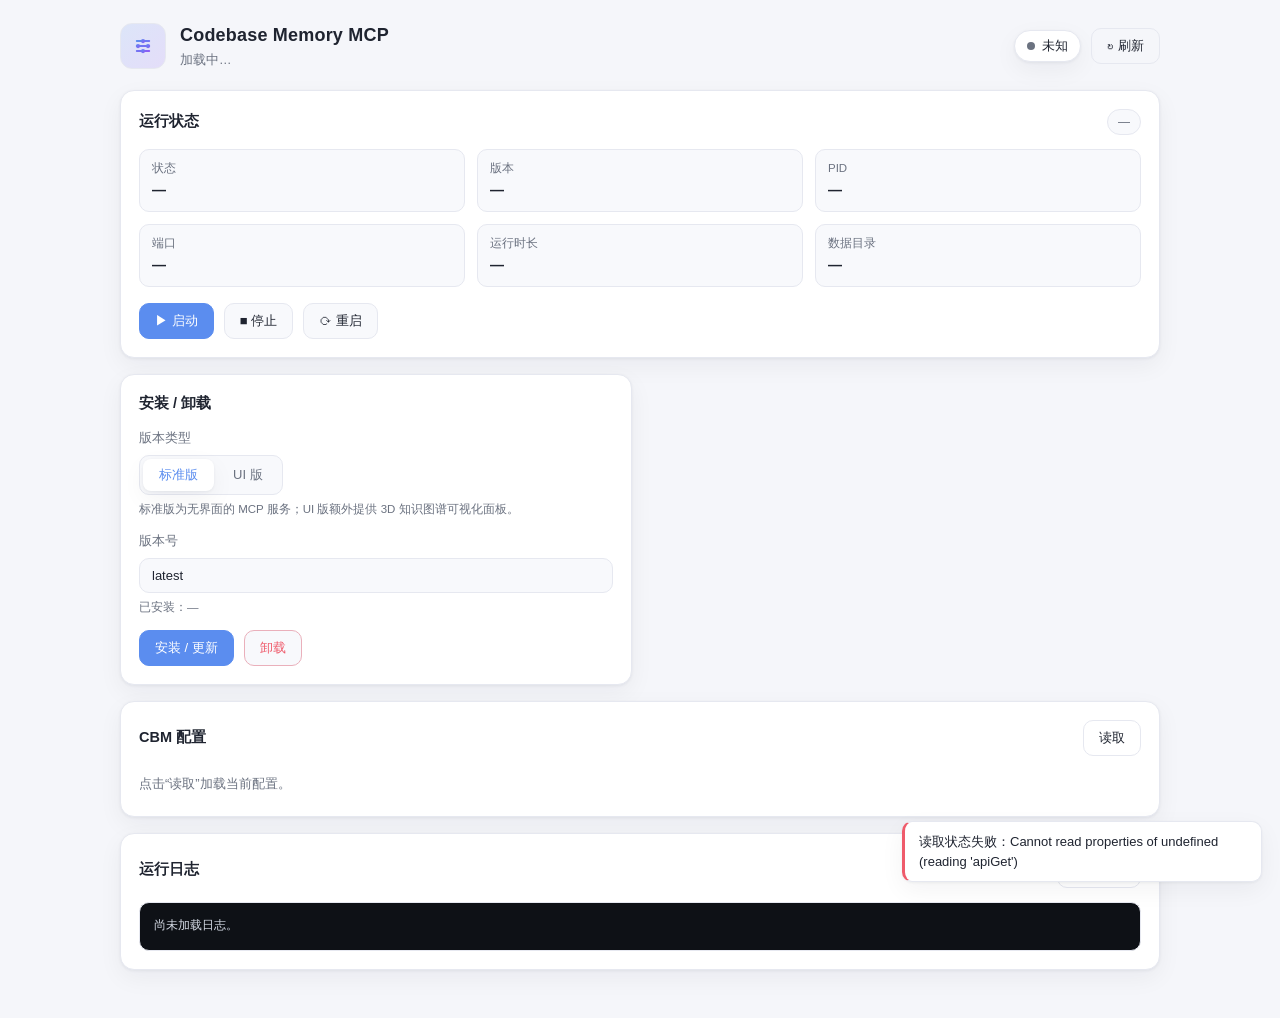
==== pages/dashboard/index.html @ 58e84f81 "feat: astrbot_plugin_cbm — AstrBot WebUI manager for Codebase Memory MCP - 安装/卸载 CBM（标准版/UI 版 + 版本号，" ====
<!doctype html>
<html lang="zh-CN">
  <head>
    <meta charset="utf-8" />
    <meta name="viewport" content="width=device-width, initial-scale=1" />
    <title>Codebase Memory MCP 控制面板</title>
    <link rel="stylesheet" href="./style.css" />
  </head>
  <body>
    <div class="cbm-shell">
      <header class="cbm-header">
        <div class="cbm-brand">
          <div class="cbm-logo" aria-hidden="true">
            <svg viewBox="0 0 48 48" width="30" height="30">
              <defs>
                <linearGradient id="g" x1="0" y1="0" x2="1" y2="1">
                  <stop offset="0" stop-color="#5b8def" />
                  <stop offset="1" stop-color="#8b5cf6" />
                </linearGradient>
              </defs>
              <g fill="none" stroke="url(#g)" stroke-width="3" stroke-linecap="round">
                <path d="M14 16h20M14 24h20M14 32h20" />
                <circle cx="24" cy="16" r="3.4" fill="url(#g)" stroke="none" />
                <circle cx="16" cy="24" r="3.4" fill="url(#g)" stroke="none" />
                <circle cx="32" cy="24" r="3.4" fill="url(#g)" stroke="none" />
                <circle cx="24" cy="32" r="3.4" fill="url(#g)" stroke="none" />
              </g>
            </svg>
          </div>
          <div>
            <h1>Codebase Memory MCP</h1>
            <p class="cbm-sub" id="subtitle">加载中…</p>
          </div>
        </div>
        <div class="cbm-header-actions">
          <span class="cbm-pill" id="run-pill"><i class="dot"></i><span id="run-pill-text">未知</span></span>
          <button class="cbm-btn ghost" id="btn-refresh" title="刷新">↻ 刷新</button>
        </div>
      </header>

      <main class="cbm-grid">
        <!-- 运行状态 -->
        <section class="cbm-card span-2">
          <div class="cbm-card-head">
            <h2>运行状态</h2>
            <span class="cbm-tag" id="variant-tag">—</span>
          </div>
          <div class="cbm-status-grid">
            <div class="stat"><label>状态</label><value id="st-state">—</value></div>
            <div class="stat"><label>版本</label><value id="st-version">—</value></div>
            <div class="stat"><label>PID</label><value id="st-pid">—</value></div>
            <div class="stat"><label>端口</label><value id="st-port">—</value></div>
            <div class="stat"><label>运行时长</label><value id="st-uptime">—</value></div>
            <div class="stat"><label>数据目录</label><value id="st-cache" class="ellipsis">—</value></div>
          </div>
          <div class="cbm-row">
            <button class="cbm-btn primary" id="btn-start">▶ 启动</button>
            <button class="cbm-btn" id="btn-stop">■ 停止</button>
            <button class="cbm-btn" id="btn-restart">⟳ 重启</button>
            <a class="cbm-btn ghost hidden" id="link-ui" target="_blank" rel="noopener">打开可视化 ↗</a>
          </div>
        </section>

        <!-- 安装 / 卸载 -->
        <section class="cbm-card">
          <div class="cbm-card-head"><h2>安装 / 卸载</h2></div>
          <div class="cbm-field">
            <label>版本类型</label>
            <div class="cbm-seg" id="seg-variant" role="tablist">
              <button class="seg-item active" data-value="standard">标准版</button>
              <button class="seg-item" data-value="ui">UI 版</button>
            </div>
            <p class="cbm-hint">标准版为无界面的 MCP 服务；UI 版额外提供 3D 知识图谱可视化面板。</p>
          </div>
          <div class="cbm-field">
            <label>版本号</label>
            <div class="cbm-input-row">
              <input type="text" id="in-version" placeholder="latest 或具体版本，如 0.11.0" value="latest" />
            </div>
            <p class="cbm-hint" id="version-hint">已安装：—</p>
          </div>
          <div class="cbm-progress hidden" id="install-progress">
            <div class="bar"><div class="bar-fill" id="bar-fill"></div></div>
            <span id="progress-text">准备中…</span>
          </div>
          <div class="cbm-row">
            <button class="cbm-btn primary" id="btn-install">安装 / 更新</button>
            <button class="cbm-btn danger" id="btn-uninstall">卸载</button>
          </div>
        </section>

        <!-- 配置管理 -->
        <section class="cbm-card span-2">
          <div class="cbm-card-head">
            <h2>CBM 配置</h2>
            <button class="cbm-btn ghost" id="btn-load-config">读取</button>
          </div>
          <div id="config-list" class="cbm-config-list">
            <p class="cbm-empty">点击“读取”加载当前配置。</p>
          </div>
        </section>

        <!-- 日志 -->
        <section class="cbm-card span-2">
          <div class="cbm-card-head">
            <h2>运行日志</h2>
            <button class="cbm-btn ghost" id="btn-load-logs">刷新日志</button>
          </div>
          <pre class="cbm-log" id="log-box">尚未加载日志。</pre>
        </section>
      </main>
    </div>

    <div class="cbm-toast-wrap" id="toasts"></div>
    <script type="module" src="./app.js"></script>
  </body>
</html>
---- pages/dashboard/style.css ----
:root {
  --bg: #f5f6fa;
  --panel: #ffffff;
  --panel-soft: #f8f9fc;
  --text: #1f2430;
  --muted: #6b7280;
  --border: #e6e8f0;
  --primary: #5b8def;
  --primary-ink: #ffffff;
  --danger: #ef5b6b;
  --ok: #22c55e;
  --warn: #f59e0b;
  --shadow: 0 1px 3px rgba(20, 26, 45, 0.06), 0 8px 24px rgba(20, 26, 45, 0.05);
  --radius: 14px;
}

[data-theme="dark"] {
  --bg: #14161c;
  --panel: #1c1f27;
  --panel-soft: #232733;
  --text: #e7e9ee;
  --muted: #9aa2b1;
  --border: #2c313d;
  --primary: #6f9dff;
  --primary-ink: #0d1017;
  --danger: #ff7183;
  --shadow: 0 1px 3px rgba(0, 0, 0, 0.4), 0 8px 24px rgba(0, 0, 0, 0.35);
}

* { box-sizing: border-box; }

body {
  margin: 0;
  background: var(--bg);
  color: var(--text);
  font-family: -apple-system, BlinkMacSystemFont, "Segoe UI", "PingFang SC",
    "Microsoft YaHei", Roboto, Helvetica, Arial, sans-serif;
  font-size: 14px;
  line-height: 1.5;
}

.cbm-shell { max-width: 1080px; margin: 0 auto; padding: 22px 20px 48px; }

.cbm-header {
  display: flex; align-items: center; justify-content: space-between;
  gap: 16px; margin-bottom: 20px; flex-wrap: wrap;
}
.cbm-brand { display: flex; align-items: center; gap: 14px; }
.cbm-logo {
  width: 46px; height: 46px; border-radius: 12px; display: grid; place-items: center;
  background: linear-gradient(135deg, rgba(91,141,239,.16), rgba(139,92,246,.16));
  border: 1px solid var(--border);
}
.cbm-header h1 { font-size: 18px; margin: 0; letter-spacing: .2px; }
.cbm-sub { margin: 2px 0 0; color: var(--muted); font-size: 12.5px; }

.cbm-header-actions { display: flex; align-items: center; gap: 10px; }

.cbm-pill {
  display: inline-flex; align-items: center; gap: 7px; padding: 6px 12px;
  border-radius: 999px; background: var(--panel); border: 1px solid var(--border);
  font-size: 12.5px; box-shadow: var(--shadow);
}
.cbm-pill .dot { width: 8px; height: 8px; border-radius: 50%; background: var(--muted); }
.cbm-pill.on .dot { background: var(--ok); box-shadow: 0 0 0 4px rgba(34,197,94,.15); }
.cbm-pill.off .dot { background: var(--danger); }

.cbm-grid { display: grid; grid-template-columns: repeat(2, minmax(0, 1fr)); gap: 16px; }
.span-2 { grid-column: span 2; }
@media (max-width: 760px) { .cbm-grid { grid-template-columns: 1fr; } .span-2 { grid-column: span 1; } }

.cbm-card {
  background: var(--panel); border: 1px solid var(--border);
  border-radius: var(--radius); padding: 18px; box-shadow: var(--shadow);
}
.cbm-card-head { display: flex; align-items: center; justify-content: space-between; margin-bottom: 14px; }
.cbm-card-head h2 { font-size: 14.5px; margin: 0; font-weight: 600; }
.cbm-tag {
  font-size: 12px; color: var(--muted); background: var(--panel-soft);
  border: 1px solid var(--border); padding: 3px 10px; border-radius: 999px;
}

.cbm-status-grid { display: grid; grid-template-columns: repeat(3, minmax(0,1fr)); gap: 12px; margin-bottom: 16px; }
@media (max-width: 620px) { .cbm-status-grid { grid-template-columns: repeat(2, minmax(0,1fr)); } }
.stat {
  background: var(--panel-soft); border: 1px solid var(--border);
  border-radius: 10px; padding: 10px 12px; min-width: 0;
}
.stat label { display: block; font-size: 11.5px; color: var(--muted); margin-bottom: 3px; }
.stat value { display: block; font-size: 14px; font-weight: 600; }
.stat value.ok { color: var(--ok); }
.stat value.off { color: var(--danger); }
.ellipsis { overflow: hidden; text-overflow: ellipsis; white-space: nowrap; display: block; }

.cbm-row { display: flex; flex-wrap: wrap; gap: 10px; }

.cbm-btn {
  appearance: none; border: 1px solid var(--border); background: var(--panel-soft);
  color: var(--text); padding: 8px 15px; border-radius: 10px; cursor: pointer;
  font-size: 13px; font-weight: 500; transition: all .15s ease; text-decoration: none;
  display: inline-flex; align-items: center; gap: 6px;
}
.cbm-btn:hover { border-color: var(--primary); color: var(--primary); }
.cbm-btn:disabled { opacity: .55; cursor: not-allowed; }
.cbm-btn.primary { background: var(--primary); border-color: var(--primary); color: var(--primary-ink); }
.cbm-btn.primary:hover { filter: brightness(1.05); color: var(--primary-ink); }
.cbm-btn.danger { color: var(--danger); border-color: color-mix(in srgb, var(--danger) 40%, var(--border)); }
.cbm-btn.danger:hover { background: var(--danger); color: #fff; border-color: var(--danger); }
.cbm-btn.ghost { background: transparent; }

.cbm-field { margin-bottom: 14px; }
.cbm-field > label { display: block; font-size: 12.5px; color: var(--muted); margin-bottom: 7px; }
.cbm-hint { font-size: 11.5px; color: var(--muted); margin: 6px 0 0; }

.cbm-seg { display: inline-flex; background: var(--panel-soft); border: 1px solid var(--border); border-radius: 10px; padding: 3px; gap: 3px; }
.seg-item {
  border: none; background: transparent; color: var(--muted); padding: 7px 16px;
  border-radius: 8px; cursor: pointer; font-size: 13px; font-weight: 500; transition: all .15s;
}
.seg-item.active { background: var(--panel); color: var(--primary); box-shadow: var(--shadow); }

.cbm-input-row input {
  width: 100%; padding: 9px 12px; border-radius: 10px; border: 1px solid var(--border);
  background: var(--panel-soft); color: var(--text); font-size: 13px; outline: none;
}
.cbm-input-row input:focus { border-color: var(--primary); }

.cbm-progress { margin: 4px 0 14px; }
.cbm-progress .bar { height: 8px; background: var(--panel-soft); border: 1px solid var(--border); border-radius: 999px; overflow: hidden; }
.cbm-progress .bar-fill { height: 100%; width: 0%; background: linear-gradient(90deg, var(--primary), #8b5cf6); transition: width .25s ease; }
.cbm-progress span { display: block; font-size: 12px; color: var(--muted); margin-top: 6px; }

.cbm-config-list { display: flex; flex-direction: column; gap: 8px; }
.cbm-empty { color: var(--muted); font-size: 13px; margin: 4px 0; }
.config-row {
  display: flex; align-items: center; justify-content: space-between; gap: 14px;
  padding: 10px 12px; background: var(--panel-soft); border: 1px solid var(--border); border-radius: 10px;
}
.config-key { font-family: ui-monospace, SFMono-Regular, Menlo, monospace; font-size: 12.5px; }
.config-key small { color: var(--muted); margin-left: 6px; font-family: inherit; }
.config-ctrl { display: flex; align-items: center; gap: 8px; }

.switch { position: relative; width: 42px; height: 24px; flex: none; }
.switch input { opacity: 0; width: 0; height: 0; }
.switch .slider {
  position: absolute; inset: 0; border-radius: 999px; background: var(--border);
  cursor: pointer; transition: .2s;
}
.switch .slider::before {
  content: ""; position: absolute; width: 18px; height: 18px; left: 3px; top: 3px;
  border-radius: 50%; background: #fff; transition: .2s; box-shadow: 0 1px 2px rgba(0,0,0,.2);
}
.switch input:checked + .slider { background: var(--primary); }
.switch input:checked + .slider::before { transform: translateX(18px); }

.config-ctrl input[type="text"], .config-ctrl input[type="number"] {
  width: 130px; padding: 6px 9px; border-radius: 8px; border: 1px solid var(--border);
  background: var(--panel); color: var(--text); font-size: 12.5px; outline: none;
}
.config-ctrl input:focus { border-color: var(--primary); }
.cbm-btn.mini { padding: 6px 11px; font-size: 12px; }

.cbm-log {
  background: #0e1116; color: #d5dbe6; border-radius: 10px; padding: 14px;
  font-family: ui-monospace, SFMono-Regular, Menlo, Consolas, monospace;
  font-size: 12px; line-height: 1.6; max-height: 320px; overflow: auto; white-space: pre-wrap;
  word-break: break-all; margin: 0; border: 1px solid var(--border);
}

.cbm-toast-wrap { position: fixed; right: 18px; bottom: 18px; display: flex; flex-direction: column; gap: 8px; z-index: 9999; }
.cbm-toast {
  padding: 10px 14px; border-radius: 10px; background: var(--panel); border: 1px solid var(--border);
  box-shadow: var(--shadow); font-size: 13px; min-width: 200px; max-width: 360px;
  border-left: 3px solid var(--primary); animation: slideIn .2s ease;
}
.cbm-toast.err { border-left-color: var(--danger); }
.cbm-toast.ok { border-left-color: var(--ok); }
@keyframes slideIn { from { opacity: 0; transform: translateY(8px); } to { opacity: 1; transform: none; } }

.hidden { display: none !important; }
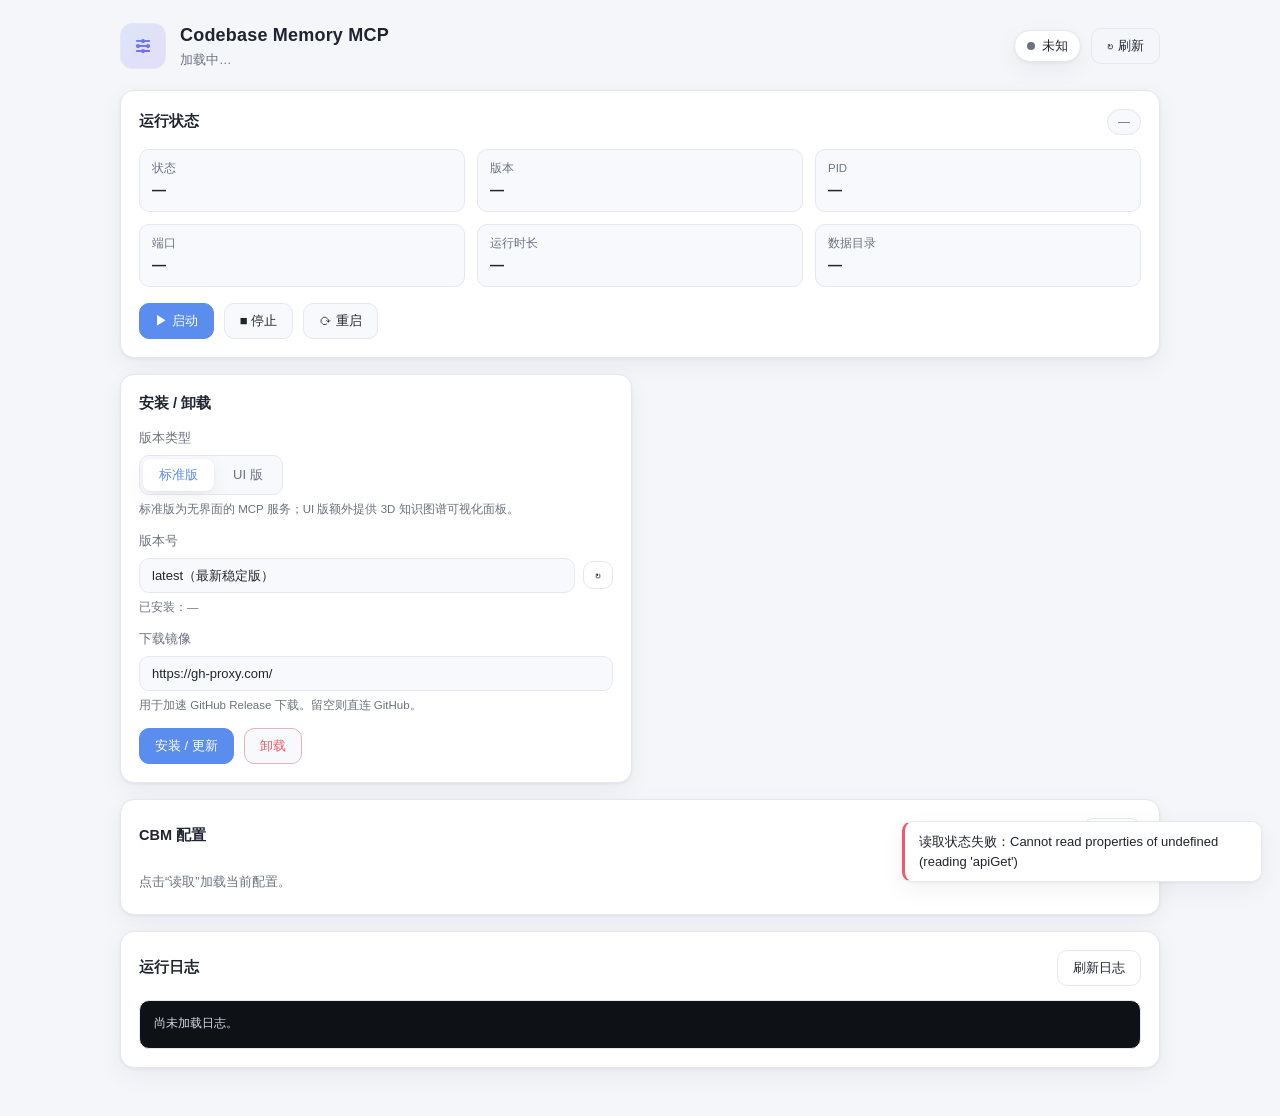
==== commit 374d3929: "feat: 版本下拉选择、默认 gh-proxy.com 镜像、默认 UI 版 - 安装卡片新增版本下拉列表（/versions 返回 releases），可安装指定版本 - 默认下载镜像改为 htt" ====
--- a/pages/dashboard/index.html
+++ b/pages/dashboard/index.html
@@ -75,9 +75,19 @@
           <div class="cbm-field">
             <label>版本号</label>
             <div class="cbm-input-row">
-              <input type="text" id="in-version" placeholder="latest 或具体版本，如 0.11.0" value="latest" />
+              <select id="in-version" class="cbm-select">
+                <option value="latest">latest（最新稳定版）</option>
+              </select>
+              <button class="cbm-btn ghost mini" id="btn-reload-versions" title="重新获取版本列表">↻</button>
             </div>
             <p class="cbm-hint" id="version-hint">已安装：—</p>
+          </div>
+          <div class="cbm-field">
+            <label>下载镜像</label>
+            <div class="cbm-input-row">
+              <input type="text" id="in-mirror" placeholder="https://gh-proxy.com/" />
+            </div>
+            <p class="cbm-hint">用于加速 GitHub Release 下载。留空则直连 GitHub。</p>
           </div>
           <div class="cbm-progress hidden" id="install-progress">
             <div class="bar"><div class="bar-fill" id="bar-fill"></div></div>
--- a/pages/dashboard/style.css
+++ b/pages/dashboard/style.css
@@ -119,11 +119,14 @@
 }
 .seg-item.active { background: var(--panel); color: var(--primary); box-shadow: var(--shadow); }
 
-.cbm-input-row input {
+.cbm-input-row { display: flex; align-items: center; gap: 8px; }
+.cbm-input-row input, .cbm-input-row select {
   width: 100%; padding: 9px 12px; border-radius: 10px; border: 1px solid var(--border);
   background: var(--panel-soft); color: var(--text); font-size: 13px; outline: none;
 }
-.cbm-input-row input:focus { border-color: var(--primary); }
+.cbm-input-row input:focus, .cbm-input-row select:focus { border-color: var(--primary); }
+.cbm-input-row .cbm-btn { flex: none; }
+.cbm-select { appearance: none; background-image: linear-gradient(45deg, transparent 50%, var(--muted) 50%), linear-gradient(135deg, var(--muted) 50%, transparent 50%); background-position: calc(100% - 18px) 52%, calc(100% - 13px) 52%; background-size: 5px 5px, 5px 5px; background-repeat: no-repeat; padding-right: 34px; }
 
 .cbm-progress { margin: 4px 0 14px; }
 .cbm-progress .bar { height: 8px; background: var(--panel-soft); border: 1px solid var(--border); border-radius: 999px; overflow: hidden; }
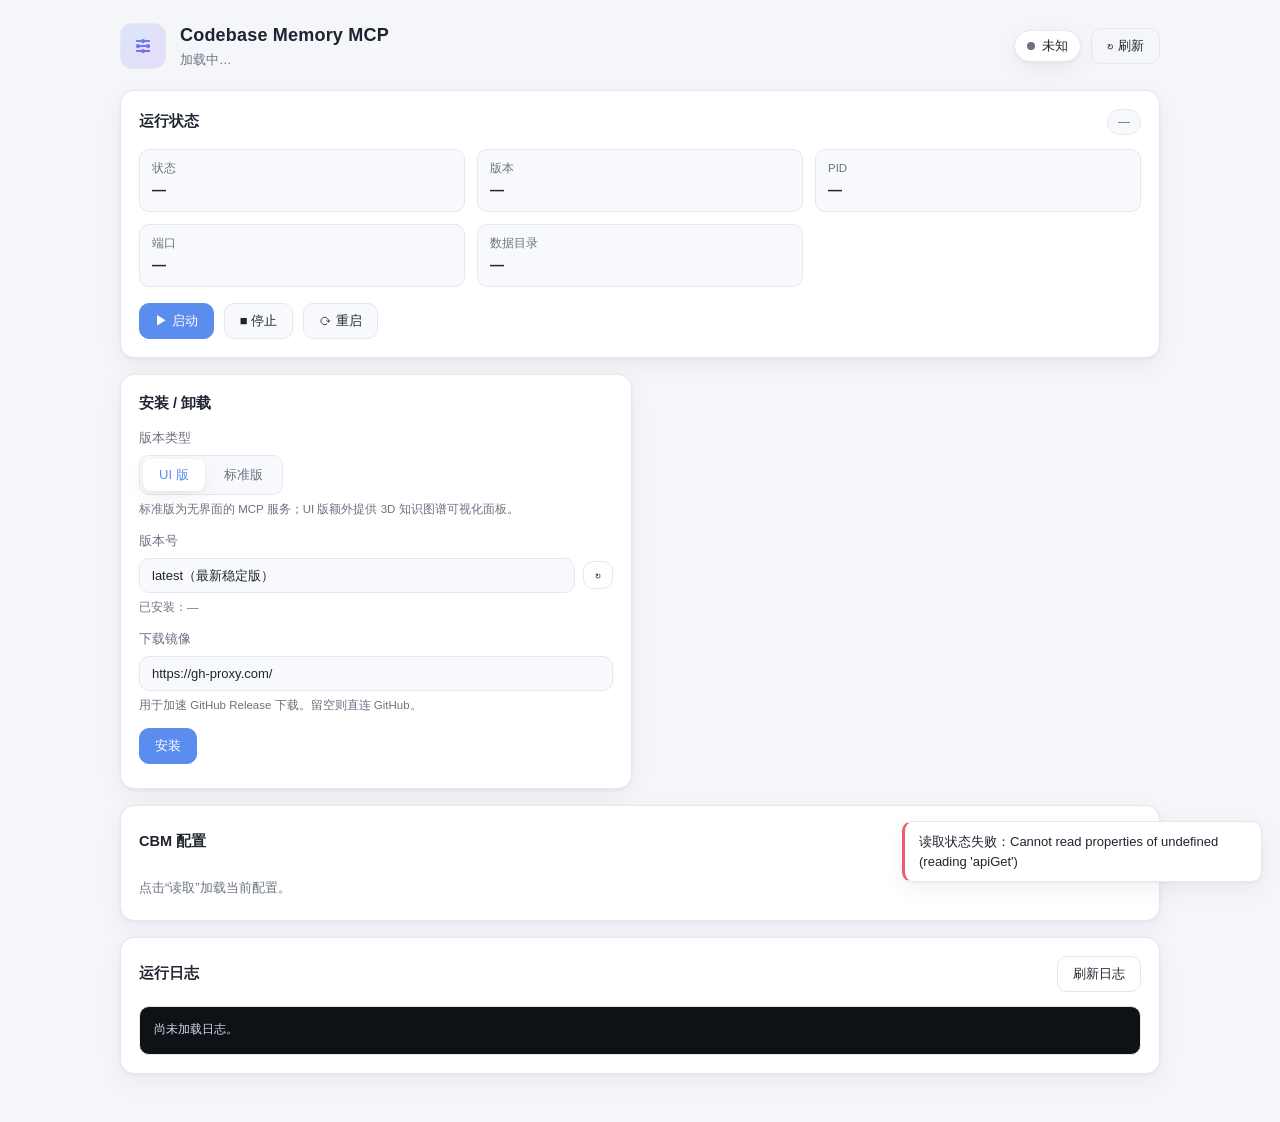
==== commit b8af1b29: "feat: UI 反向代理打通远程可视化 + 交互与体验修复 - 可视化访问（R4/R8）：CBM 面板仅监听 127.0.0.1 且校验 Host 头，远程无法直连。   新增内置轻量反向代理（Ui" ====
--- a/pages/dashboard/index.html
+++ b/pages/dashboard/index.html
@@ -50,15 +50,19 @@
             <div class="stat"><label>版本</label><value id="st-version">—</value></div>
             <div class="stat"><label>PID</label><value id="st-pid">—</value></div>
             <div class="stat"><label>端口</label><value id="st-port">—</value></div>
-            <div class="stat"><label>运行时长</label><value id="st-uptime">—</value></div>
             <div class="stat"><label>数据目录</label><value id="st-cache" class="ellipsis">—</value></div>
           </div>
           <div class="cbm-row">
             <button class="cbm-btn primary" id="btn-start">▶ 启动</button>
             <button class="cbm-btn" id="btn-stop">■ 停止</button>
             <button class="cbm-btn" id="btn-restart">⟳ 重启</button>
-            <a class="cbm-btn ghost hidden" id="link-ui" target="_blank" rel="noopener">打开可视化 ↗</a>
+            <button class="cbm-btn ghost hidden" id="btn-open-ui">打开可视化 ↗</button>
           </div>
+          <div class="cbm-uiurl hidden" id="ui-url-row">
+            <input type="text" id="ui-url-input" readonly />
+            <button class="cbm-btn ghost mini" id="btn-copy-url">复制</button>
+          </div>
+          <p class="cbm-hint hidden" id="ui-hint"></p>
         </section>
 
         <!-- 安装 / 卸载 -->
@@ -67,8 +71,8 @@
           <div class="cbm-field">
             <label>版本类型</label>
             <div class="cbm-seg" id="seg-variant" role="tablist">
-              <button class="seg-item active" data-value="standard">标准版</button>
-              <button class="seg-item" data-value="ui">UI 版</button>
+              <button class="seg-item active" data-value="ui">UI 版</button>
+              <button class="seg-item" data-value="standard">标准版</button>
             </div>
             <p class="cbm-hint">标准版为无界面的 MCP 服务；UI 版额外提供 3D 知识图谱可视化面板。</p>
           </div>
@@ -94,9 +98,11 @@
             <span id="progress-text">准备中…</span>
           </div>
           <div class="cbm-row">
-            <button class="cbm-btn primary" id="btn-install">安装 / 更新</button>
-            <button class="cbm-btn danger" id="btn-uninstall">卸载</button>
+            <button class="cbm-btn primary" id="btn-install">安装</button>
+            <button class="cbm-btn hidden" id="btn-reinstall">重新安装 / 更新</button>
+            <button class="cbm-btn danger hidden" id="btn-uninstall">卸载</button>
           </div>
+          <p class="cbm-hint" id="install-hint"></p>
         </section>
 
         <!-- 配置管理 -->
@@ -121,6 +127,20 @@
       </main>
     </div>
 
+    <div class="cbm-modal-mask hidden" id="modal-mask">
+      <div class="cbm-modal" role="dialog" aria-modal="true">
+        <h3 id="modal-title">确认</h3>
+        <p id="modal-body"></p>
+        <label class="cbm-modal-check hidden" id="modal-check-wrap">
+          <input type="checkbox" id="modal-check" /><span id="modal-check-label"></span>
+        </label>
+        <div class="cbm-modal-actions">
+          <button class="cbm-btn ghost" id="modal-cancel">取消</button>
+          <button class="cbm-btn danger" id="modal-ok">确定</button>
+        </div>
+      </div>
+    </div>
+
     <div class="cbm-toast-wrap" id="toasts"></div>
     <script type="module" src="./app.js"></script>
   </body>
--- a/pages/dashboard/style.css
+++ b/pages/dashboard/style.css
@@ -81,7 +81,7 @@
 }
 
 .cbm-status-grid { display: grid; grid-template-columns: repeat(3, minmax(0,1fr)); gap: 12px; margin-bottom: 16px; }
-@media (max-width: 620px) { .cbm-status-grid { grid-template-columns: repeat(2, minmax(0,1fr)); } }
+@media (max-width: 620px) { .cbm-status-grid { grid-template-columns: 1fr; } }
 .stat {
   background: var(--panel-soft); border: 1px solid var(--border);
   border-radius: 10px; padding: 10px 12px; min-width: 0;
@@ -181,3 +181,29 @@
 @keyframes slideIn { from { opacity: 0; transform: translateY(8px); } to { opacity: 1; transform: none; } }
 
 .hidden { display: none !important; }
+
+/* 可视化地址行 */
+.cbm-uiurl { display: flex; align-items: center; gap: 8px; margin-top: 10px; }
+.cbm-uiurl input {
+  flex: 1; min-width: 0; padding: 8px 11px; border-radius: 10px;
+  border: 1px solid var(--border); background: var(--panel-soft);
+  color: var(--text); font-size: 12.5px; font-family: ui-monospace, SFMono-Regular, Menlo, monospace;
+  outline: none;
+}
+.cbm-hint.warn { color: var(--warn); }
+
+/* 二次确认弹窗（iframe 内 confirm() 常被拦截，改用自定义 modal） */
+.cbm-modal-mask {
+  position: fixed; inset: 0; background: rgba(15, 18, 28, .45);
+  display: flex; align-items: center; justify-content: center; z-index: 10000;
+  padding: 20px;
+}
+.cbm-modal {
+  background: var(--panel); border: 1px solid var(--border); border-radius: var(--radius);
+  box-shadow: var(--shadow); width: 100%; max-width: 380px; padding: 20px;
+}
+.cbm-modal h3 { margin: 0 0 10px; font-size: 15px; }
+.cbm-modal p { margin: 0 0 14px; color: var(--muted); font-size: 13px; line-height: 1.55; white-space: pre-wrap; }
+.cbm-modal-check { display: flex; align-items: center; gap: 8px; margin-bottom: 14px; font-size: 13px; cursor: pointer; }
+.cbm-modal-check input { width: 16px; height: 16px; flex: none; }
+.cbm-modal-actions { display: flex; justify-content: flex-end; gap: 10px; }
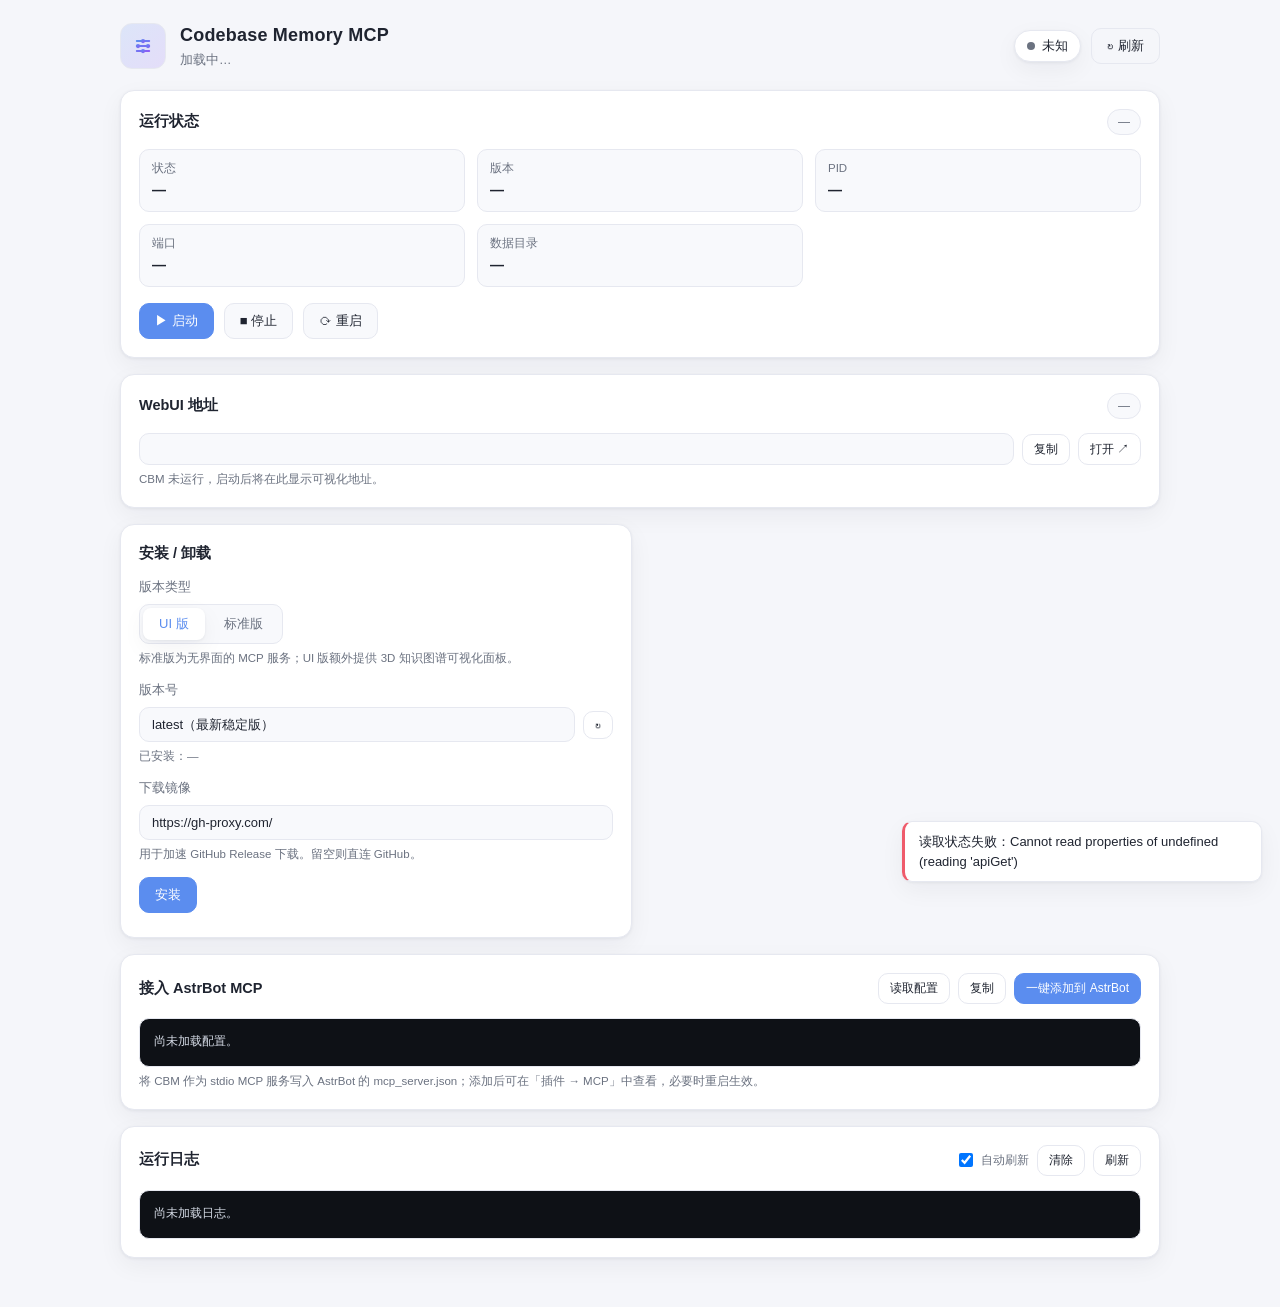
==== commit 17bcdeb0: "feat: MCP 一键接入 + WebUI 地址卡片 + 日志清除/自动刷新；修复反向代理 403 空白页 - fix(proxy): 转发时强制 Host=127.0.0.1 并去除 Origin" ====
--- a/pages/dashboard/index.html
+++ b/pages/dashboard/index.html
@@ -56,13 +56,21 @@
             <button class="cbm-btn primary" id="btn-start">▶ 启动</button>
             <button class="cbm-btn" id="btn-stop">■ 停止</button>
             <button class="cbm-btn" id="btn-restart">⟳ 重启</button>
-            <button class="cbm-btn ghost hidden" id="btn-open-ui">打开可视化 ↗</button>
           </div>
-          <div class="cbm-uiurl hidden" id="ui-url-row">
+        </section>
+
+        <!-- WebUI 地址 -->
+        <section class="cbm-card span-2">
+          <div class="cbm-card-head">
+            <h2>WebUI 地址</h2>
+            <span class="cbm-tag" id="ui-state-tag">—</span>
+          </div>
+          <div class="cbm-uiurl" id="ui-url-row">
             <input type="text" id="ui-url-input" readonly />
             <button class="cbm-btn ghost mini" id="btn-copy-url">复制</button>
+            <a class="cbm-btn ghost mini" id="btn-open-ui" target="_blank" rel="noopener noreferrer">打开 ↗</a>
           </div>
-          <p class="cbm-hint hidden" id="ui-hint"></p>
+          <p class="cbm-hint" id="ui-hint">CBM 未运行，启动后将在此显示可视化地址。</p>
         </section>
 
         <!-- 安装 / 卸载 -->
@@ -105,22 +113,29 @@
           <p class="cbm-hint" id="install-hint"></p>
         </section>
 
-        <!-- 配置管理 -->
+        <!-- MCP 接入 -->
         <section class="cbm-card span-2">
           <div class="cbm-card-head">
-            <h2>CBM 配置</h2>
-            <button class="cbm-btn ghost" id="btn-load-config">读取</button>
+            <h2>接入 AstrBot MCP</h2>
+            <div class="cbm-log-actions">
+              <button class="cbm-btn ghost mini" id="btn-mcp-load">读取配置</button>
+              <button class="cbm-btn ghost mini" id="btn-mcp-copy">复制</button>
+              <button class="cbm-btn primary mini" id="btn-mcp-add">一键添加到 AstrBot</button>
+            </div>
           </div>
-          <div id="config-list" class="cbm-config-list">
-            <p class="cbm-empty">点击“读取”加载当前配置。</p>
-          </div>
+          <pre class="cbm-log cbm-mcp" id="mcp-snippet">尚未加载配置。</pre>
+          <p class="cbm-hint" id="mcp-status">将 CBM 作为 stdio MCP 服务写入 AstrBot 的 mcp_server.json；添加后可在「插件 → MCP」中查看，必要时重启生效。</p>
         </section>
 
         <!-- 日志 -->
         <section class="cbm-card span-2">
           <div class="cbm-card-head">
             <h2>运行日志</h2>
-            <button class="cbm-btn ghost" id="btn-load-logs">刷新日志</button>
+            <div class="cbm-log-actions">
+              <label class="cbm-check"><input type="checkbox" id="auto-logs" checked /><span>自动刷新</span></label>
+              <button class="cbm-btn ghost mini" id="btn-clear-logs">清除</button>
+              <button class="cbm-btn ghost mini" id="btn-load-logs">刷新</button>
+            </div>
           </div>
           <pre class="cbm-log" id="log-box">尚未加载日志。</pre>
         </section>
--- a/pages/dashboard/style.css
+++ b/pages/dashboard/style.css
@@ -133,34 +133,6 @@
 .cbm-progress .bar-fill { height: 100%; width: 0%; background: linear-gradient(90deg, var(--primary), #8b5cf6); transition: width .25s ease; }
 .cbm-progress span { display: block; font-size: 12px; color: var(--muted); margin-top: 6px; }
 
-.cbm-config-list { display: flex; flex-direction: column; gap: 8px; }
-.cbm-empty { color: var(--muted); font-size: 13px; margin: 4px 0; }
-.config-row {
-  display: flex; align-items: center; justify-content: space-between; gap: 14px;
-  padding: 10px 12px; background: var(--panel-soft); border: 1px solid var(--border); border-radius: 10px;
-}
-.config-key { font-family: ui-monospace, SFMono-Regular, Menlo, monospace; font-size: 12.5px; }
-.config-key small { color: var(--muted); margin-left: 6px; font-family: inherit; }
-.config-ctrl { display: flex; align-items: center; gap: 8px; }
-
-.switch { position: relative; width: 42px; height: 24px; flex: none; }
-.switch input { opacity: 0; width: 0; height: 0; }
-.switch .slider {
-  position: absolute; inset: 0; border-radius: 999px; background: var(--border);
-  cursor: pointer; transition: .2s;
-}
-.switch .slider::before {
-  content: ""; position: absolute; width: 18px; height: 18px; left: 3px; top: 3px;
-  border-radius: 50%; background: #fff; transition: .2s; box-shadow: 0 1px 2px rgba(0,0,0,.2);
-}
-.switch input:checked + .slider { background: var(--primary); }
-.switch input:checked + .slider::before { transform: translateX(18px); }
-
-.config-ctrl input[type="text"], .config-ctrl input[type="number"] {
-  width: 130px; padding: 6px 9px; border-radius: 8px; border: 1px solid var(--border);
-  background: var(--panel); color: var(--text); font-size: 12.5px; outline: none;
-}
-.config-ctrl input:focus { border-color: var(--primary); }
 .cbm-btn.mini { padding: 6px 11px; font-size: 12px; }
 
 .cbm-log {
@@ -192,6 +164,12 @@
 }
 .cbm-hint.warn { color: var(--warn); }
 
+/* 日志工具栏 & MCP 接入配置 */
+.cbm-log-actions { display: flex; align-items: center; gap: 8px; flex-wrap: wrap; }
+.cbm-check { display: inline-flex; align-items: center; gap: 5px; font-size: 12px; color: var(--muted); cursor: pointer; }
+.cbm-check input { width: 14px; height: 14px; }
+.cbm-mcp { max-height: 240px; }
+
 /* 二次确认弹窗（iframe 内 confirm() 常被拦截，改用自定义 modal） */
 .cbm-modal-mask {
   position: fixed; inset: 0; background: rgba(15, 18, 28, .45);
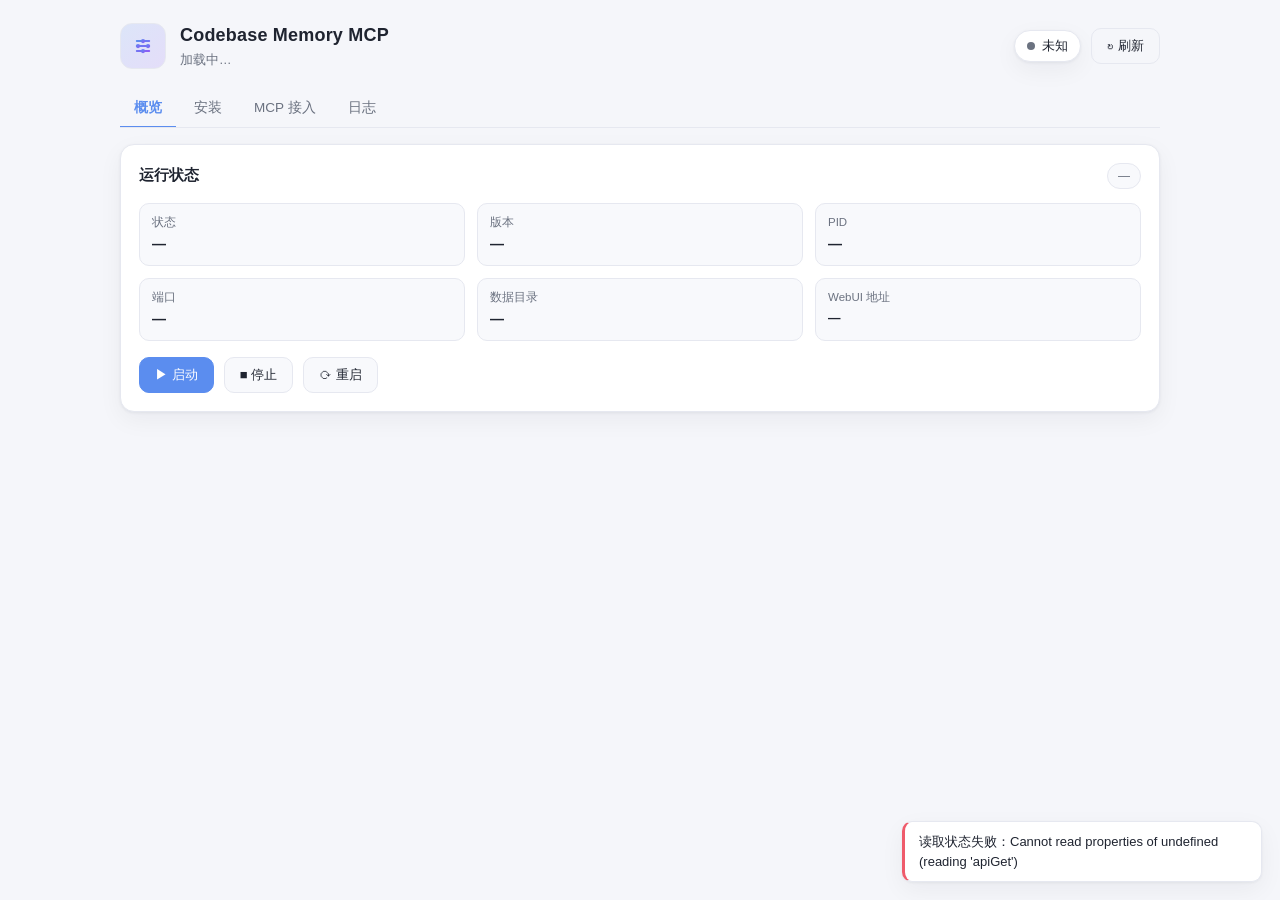
==== commit ce5e6f0d: "feat(ui): 标签页布局；WebUI 地址移入运行状态卡片；对齐 AstrBot 最新规范 - feat(ui): 面板改为「概览 / 安装 / MCP 接入 / 日志」标签页，不再平铺 - f" ====
--- a/pages/dashboard/index.html
+++ b/pages/dashboard/index.html
@@ -38,106 +38,116 @@
         </div>
       </header>
 
-      <main class="cbm-grid">
-        <!-- 运行状态 -->
-        <section class="cbm-card span-2">
-          <div class="cbm-card-head">
-            <h2>运行状态</h2>
-            <span class="cbm-tag" id="variant-tag">—</span>
-          </div>
-          <div class="cbm-status-grid">
-            <div class="stat"><label>状态</label><value id="st-state">—</value></div>
-            <div class="stat"><label>版本</label><value id="st-version">—</value></div>
-            <div class="stat"><label>PID</label><value id="st-pid">—</value></div>
-            <div class="stat"><label>端口</label><value id="st-port">—</value></div>
-            <div class="stat"><label>数据目录</label><value id="st-cache" class="ellipsis">—</value></div>
-          </div>
-          <div class="cbm-row">
-            <button class="cbm-btn primary" id="btn-start">▶ 启动</button>
-            <button class="cbm-btn" id="btn-stop">■ 停止</button>
-            <button class="cbm-btn" id="btn-restart">⟳ 重启</button>
+      <nav class="cbm-tabs" id="cbm-tabs" role="tablist">
+        <button class="cbm-tab active" data-tab="overview" role="tab">概览</button>
+        <button class="cbm-tab" data-tab="install" role="tab">安装</button>
+        <button class="cbm-tab" data-tab="mcp" role="tab">MCP 接入</button>
+        <button class="cbm-tab" data-tab="logs" role="tab">日志</button>
+      </nav>
+
+      <main class="cbm-panels">
+        <!-- 概览 -->
+        <section class="cbm-panel active" data-panel="overview">
+          <div class="cbm-grid">
+            <section class="cbm-card span-2">
+              <div class="cbm-card-head">
+                <h2>运行状态</h2>
+                <span class="cbm-tag" id="variant-tag">—</span>
+              </div>
+              <div class="cbm-status-grid">
+                <div class="stat"><label>状态</label><value id="st-state">—</value></div>
+                <div class="stat"><label>版本</label><value id="st-version">—</value></div>
+                <div class="stat"><label>PID</label><value id="st-pid">—</value></div>
+                <div class="stat"><label>端口</label><value id="st-port">—</value></div>
+                <div class="stat"><label>数据目录</label><value id="st-cache" class="ellipsis">—</value></div>
+                <div class="stat"><label>WebUI 地址</label><value id="st-uiurl" class="ellipsis">—</value></div>
+              </div>
+              <div class="cbm-row">
+                <button class="cbm-btn primary" id="btn-start">▶ 启动</button>
+                <button class="cbm-btn" id="btn-stop">■ 停止</button>
+                <button class="cbm-btn" id="btn-restart">⟳ 重启</button>
+              </div>
+            </section>
           </div>
         </section>
 
-        <!-- WebUI 地址 -->
-        <section class="cbm-card span-2">
-          <div class="cbm-card-head">
-            <h2>WebUI 地址</h2>
-            <span class="cbm-tag" id="ui-state-tag">—</span>
+        <!-- 安装 -->
+        <section class="cbm-panel" data-panel="install">
+          <div class="cbm-grid">
+            <section class="cbm-card span-2">
+              <div class="cbm-card-head"><h2>安装 / 卸载</h2></div>
+              <div class="cbm-field">
+                <label>版本类型</label>
+                <div class="cbm-seg" id="seg-variant" role="tablist">
+                  <button class="seg-item active" data-value="ui">UI 版</button>
+                  <button class="seg-item" data-value="standard">标准版</button>
+                </div>
+                <p class="cbm-hint">标准版为无界面的 MCP 服务；UI 版额外提供 3D 知识图谱可视化面板。</p>
+              </div>
+              <div class="cbm-field">
+                <label>版本号</label>
+                <div class="cbm-input-row">
+                  <select id="in-version" class="cbm-select">
+                    <option value="latest">latest（最新稳定版）</option>
+                  </select>
+                  <button class="cbm-btn ghost mini" id="btn-reload-versions" title="重新获取版本列表">↻</button>
+                </div>
+                <p class="cbm-hint" id="version-hint">已安装：—</p>
+              </div>
+              <div class="cbm-field">
+                <label>下载镜像</label>
+                <div class="cbm-input-row">
+                  <input type="text" id="in-mirror" placeholder="https://gh-proxy.com/" />
+                </div>
+                <p class="cbm-hint">用于加速 GitHub Release 下载。留空则直连 GitHub。</p>
+              </div>
+              <div class="cbm-progress hidden" id="install-progress">
+                <div class="bar"><div class="bar-fill" id="bar-fill"></div></div>
+                <span id="progress-text">准备中…</span>
+              </div>
+              <div class="cbm-row">
+                <button class="cbm-btn primary" id="btn-install">安装</button>
+                <button class="cbm-btn hidden" id="btn-reinstall">重新安装 / 更新</button>
+                <button class="cbm-btn danger hidden" id="btn-uninstall">卸载</button>
+              </div>
+              <p class="cbm-hint" id="install-hint"></p>
+            </section>
           </div>
-          <div class="cbm-uiurl" id="ui-url-row">
-            <input type="text" id="ui-url-input" readonly />
-            <button class="cbm-btn ghost mini" id="btn-copy-url">复制</button>
-            <a class="cbm-btn ghost mini" id="btn-open-ui" target="_blank" rel="noopener noreferrer">打开 ↗</a>
-          </div>
-          <p class="cbm-hint" id="ui-hint">CBM 未运行，启动后将在此显示可视化地址。</p>
-        </section>
-
-        <!-- 安装 / 卸载 -->
-        <section class="cbm-card">
-          <div class="cbm-card-head"><h2>安装 / 卸载</h2></div>
-          <div class="cbm-field">
-            <label>版本类型</label>
-            <div class="cbm-seg" id="seg-variant" role="tablist">
-              <button class="seg-item active" data-value="ui">UI 版</button>
-              <button class="seg-item" data-value="standard">标准版</button>
-            </div>
-            <p class="cbm-hint">标准版为无界面的 MCP 服务；UI 版额外提供 3D 知识图谱可视化面板。</p>
-          </div>
-          <div class="cbm-field">
-            <label>版本号</label>
-            <div class="cbm-input-row">
-              <select id="in-version" class="cbm-select">
-                <option value="latest">latest（最新稳定版）</option>
-              </select>
-              <button class="cbm-btn ghost mini" id="btn-reload-versions" title="重新获取版本列表">↻</button>
-            </div>
-            <p class="cbm-hint" id="version-hint">已安装：—</p>
-          </div>
-          <div class="cbm-field">
-            <label>下载镜像</label>
-            <div class="cbm-input-row">
-              <input type="text" id="in-mirror" placeholder="https://gh-proxy.com/" />
-            </div>
-            <p class="cbm-hint">用于加速 GitHub Release 下载。留空则直连 GitHub。</p>
-          </div>
-          <div class="cbm-progress hidden" id="install-progress">
-            <div class="bar"><div class="bar-fill" id="bar-fill"></div></div>
-            <span id="progress-text">准备中…</span>
-          </div>
-          <div class="cbm-row">
-            <button class="cbm-btn primary" id="btn-install">安装</button>
-            <button class="cbm-btn hidden" id="btn-reinstall">重新安装 / 更新</button>
-            <button class="cbm-btn danger hidden" id="btn-uninstall">卸载</button>
-          </div>
-          <p class="cbm-hint" id="install-hint"></p>
         </section>
 
         <!-- MCP 接入 -->
-        <section class="cbm-card span-2">
-          <div class="cbm-card-head">
-            <h2>接入 AstrBot MCP</h2>
-            <div class="cbm-log-actions">
-              <button class="cbm-btn ghost mini" id="btn-mcp-load">读取配置</button>
-              <button class="cbm-btn ghost mini" id="btn-mcp-copy">复制</button>
-              <button class="cbm-btn primary mini" id="btn-mcp-add">一键添加到 AstrBot</button>
-            </div>
+        <section class="cbm-panel" data-panel="mcp">
+          <div class="cbm-grid">
+            <section class="cbm-card span-2">
+              <div class="cbm-card-head">
+                <h2>接入 AstrBot MCP</h2>
+                <div class="cbm-log-actions">
+                  <button class="cbm-btn ghost mini" id="btn-mcp-load">读取配置</button>
+                  <button class="cbm-btn ghost mini" id="btn-mcp-copy">复制</button>
+                  <button class="cbm-btn primary mini" id="btn-mcp-add">一键添加到 AstrBot</button>
+                </div>
+              </div>
+              <pre class="cbm-log cbm-mcp" id="mcp-snippet">尚未加载配置。</pre>
+              <p class="cbm-hint" id="mcp-status">将 CBM 作为 stdio MCP 服务写入 AstrBot 的 mcp_server.json；添加后可在「插件 → MCP」中查看，必要时重启生效。</p>
+            </section>
           </div>
-          <pre class="cbm-log cbm-mcp" id="mcp-snippet">尚未加载配置。</pre>
-          <p class="cbm-hint" id="mcp-status">将 CBM 作为 stdio MCP 服务写入 AstrBot 的 mcp_server.json；添加后可在「插件 → MCP」中查看，必要时重启生效。</p>
         </section>
 
         <!-- 日志 -->
-        <section class="cbm-card span-2">
-          <div class="cbm-card-head">
-            <h2>运行日志</h2>
-            <div class="cbm-log-actions">
-              <label class="cbm-check"><input type="checkbox" id="auto-logs" checked /><span>自动刷新</span></label>
-              <button class="cbm-btn ghost mini" id="btn-clear-logs">清除</button>
-              <button class="cbm-btn ghost mini" id="btn-load-logs">刷新</button>
-            </div>
+        <section class="cbm-panel" data-panel="logs">
+          <div class="cbm-grid">
+            <section class="cbm-card span-2">
+              <div class="cbm-card-head">
+                <h2>运行日志</h2>
+                <div class="cbm-log-actions">
+                  <label class="cbm-check"><input type="checkbox" id="auto-logs" checked /><span>自动刷新</span></label>
+                  <button class="cbm-btn ghost mini" id="btn-clear-logs">清除</button>
+                  <button class="cbm-btn ghost mini" id="btn-load-logs">刷新</button>
+                </div>
+              </div>
+              <pre class="cbm-log" id="log-box">尚未加载日志。</pre>
+            </section>
           </div>
-          <pre class="cbm-log" id="log-box">尚未加载日志。</pre>
         </section>
       </main>
     </div>
--- a/pages/dashboard/style.css
+++ b/pages/dashboard/style.css
@@ -154,14 +154,25 @@
 
 .hidden { display: none !important; }
 
-/* 可视化地址行 */
-.cbm-uiurl { display: flex; align-items: center; gap: 8px; margin-top: 10px; }
-.cbm-uiurl input {
-  flex: 1; min-width: 0; padding: 8px 11px; border-radius: 10px;
-  border: 1px solid var(--border); background: var(--panel-soft);
-  color: var(--text); font-size: 12.5px; font-family: ui-monospace, SFMono-Regular, Menlo, monospace;
-  outline: none;
+/* 标签页导航 */
+.cbm-tabs {
+  display: flex; gap: 4px; margin: 18px 0 16px;
+  border-bottom: 1px solid var(--border); overflow-x: auto;
 }
+.cbm-tab {
+  appearance: none; border: none; background: none; cursor: pointer;
+  padding: 9px 14px; font-size: 13.5px; color: var(--muted);
+  border-bottom: 2px solid transparent; margin-bottom: -1px; white-space: nowrap;
+}
+.cbm-tab:hover { color: var(--text); }
+.cbm-tab.active { color: var(--primary); border-bottom-color: var(--primary); font-weight: 600; }
+.cbm-panels { display: block; }
+.cbm-panel { display: none; }
+.cbm-panel.active { display: block; }
+
+/* 可视化地址（位于运行状态卡片内） */
+.stat value.off { color: var(--muted); }
+.stat value#st-uiurl { font-size: 12.5px; cursor: text; }
 .cbm-hint.warn { color: var(--warn); }
 
 /* 日志工具栏 & MCP 接入配置 */
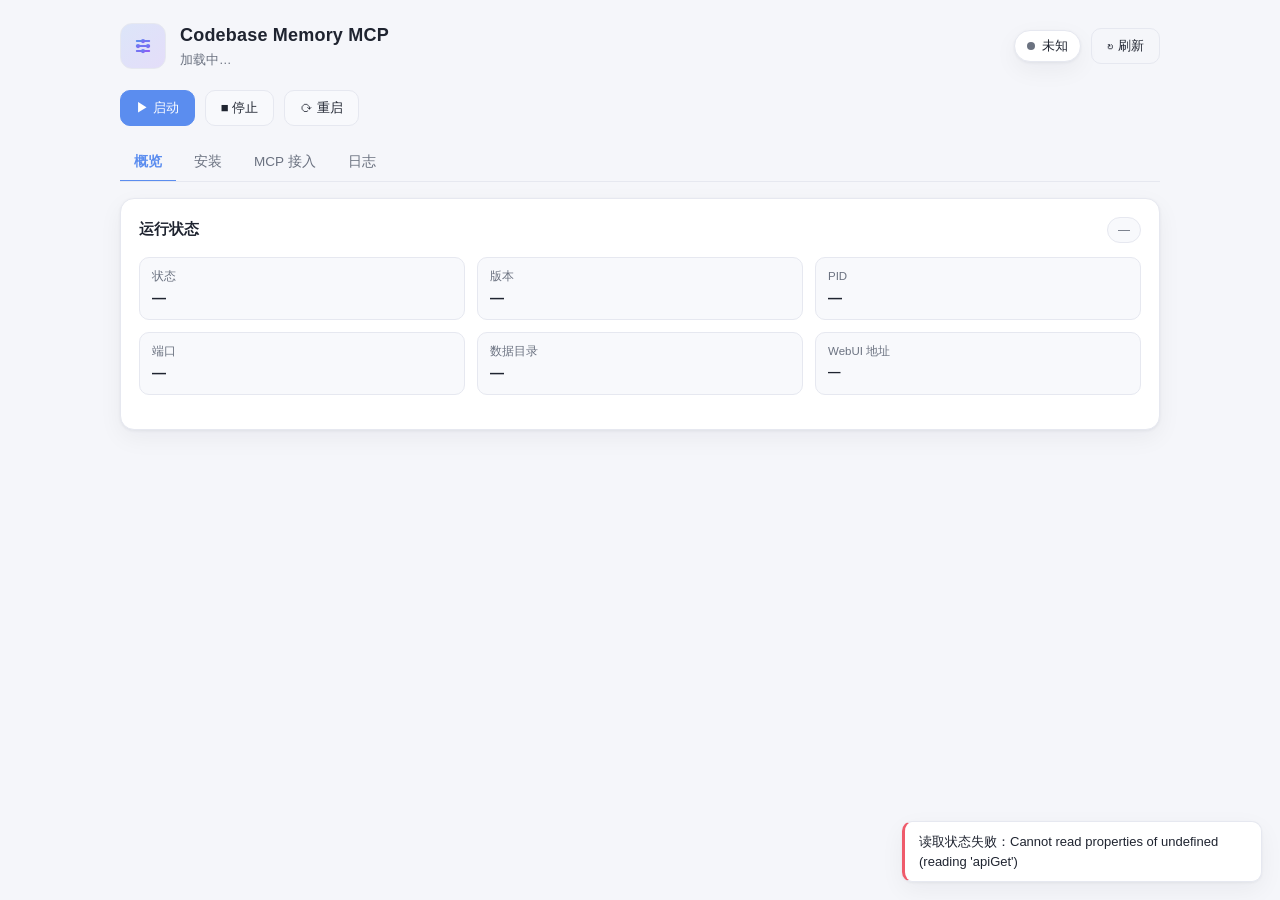
==== commit cd74fafd: "fix: 启动竞态崩溃、自动启动版本判定、启停按钮置顶二选一 - fix(start): 用局部 proc 引用并在 start/stop 间加锁，避免并发 stop() 把   self._pope" ====
--- a/pages/dashboard/index.html
+++ b/pages/dashboard/index.html
@@ -38,6 +38,12 @@
         </div>
       </header>
 
+      <div class="cbm-runbar" id="cbm-runbar">
+        <button class="cbm-btn primary" id="btn-start">▶ 启动</button>
+        <button class="cbm-btn" id="btn-stop">■ 停止</button>
+        <button class="cbm-btn" id="btn-restart">⟳ 重启</button>
+      </div>
+
       <nav class="cbm-tabs" id="cbm-tabs" role="tablist">
         <button class="cbm-tab active" data-tab="overview" role="tab">概览</button>
         <button class="cbm-tab" data-tab="install" role="tab">安装</button>
@@ -61,11 +67,6 @@
                 <div class="stat"><label>端口</label><value id="st-port">—</value></div>
                 <div class="stat"><label>数据目录</label><value id="st-cache" class="ellipsis">—</value></div>
                 <div class="stat"><label>WebUI 地址</label><value id="st-uiurl" class="ellipsis">—</value></div>
-              </div>
-              <div class="cbm-row">
-                <button class="cbm-btn primary" id="btn-start">▶ 启动</button>
-                <button class="cbm-btn" id="btn-stop">■ 停止</button>
-                <button class="cbm-btn" id="btn-restart">⟳ 重启</button>
               </div>
             </section>
           </div>
@@ -122,9 +123,8 @@
               <div class="cbm-card-head">
                 <h2>接入 AstrBot MCP</h2>
                 <div class="cbm-log-actions">
-                  <button class="cbm-btn ghost mini" id="btn-mcp-load">读取配置</button>
                   <button class="cbm-btn ghost mini" id="btn-mcp-copy">复制</button>
-                  <button class="cbm-btn primary mini" id="btn-mcp-add">一键添加到 AstrBot</button>
+                  <button class="cbm-btn primary mini" id="btn-mcp-add">添加到 AstrBot</button>
                 </div>
               </div>
               <pre class="cbm-log cbm-mcp" id="mcp-snippet">尚未加载配置。</pre>
@@ -141,7 +141,6 @@
                 <h2>运行日志</h2>
                 <div class="cbm-log-actions">
                   <label class="cbm-check"><input type="checkbox" id="auto-logs" checked /><span>自动刷新</span></label>
-                  <button class="cbm-btn ghost mini" id="btn-clear-logs">清除</button>
                   <button class="cbm-btn ghost mini" id="btn-load-logs">刷新</button>
                 </div>
               </div>
--- a/pages/dashboard/style.css
+++ b/pages/dashboard/style.css
@@ -154,6 +154,9 @@
 
 .hidden { display: none !important; }
 
+/* 顶部控制栏（位于标签页之外） */
+.cbm-runbar { display: flex; gap: 10px; margin: 16px 0 2px; flex-wrap: wrap; }
+
 /* 标签页导航 */
 .cbm-tabs {
   display: flex; gap: 4px; margin: 18px 0 16px;
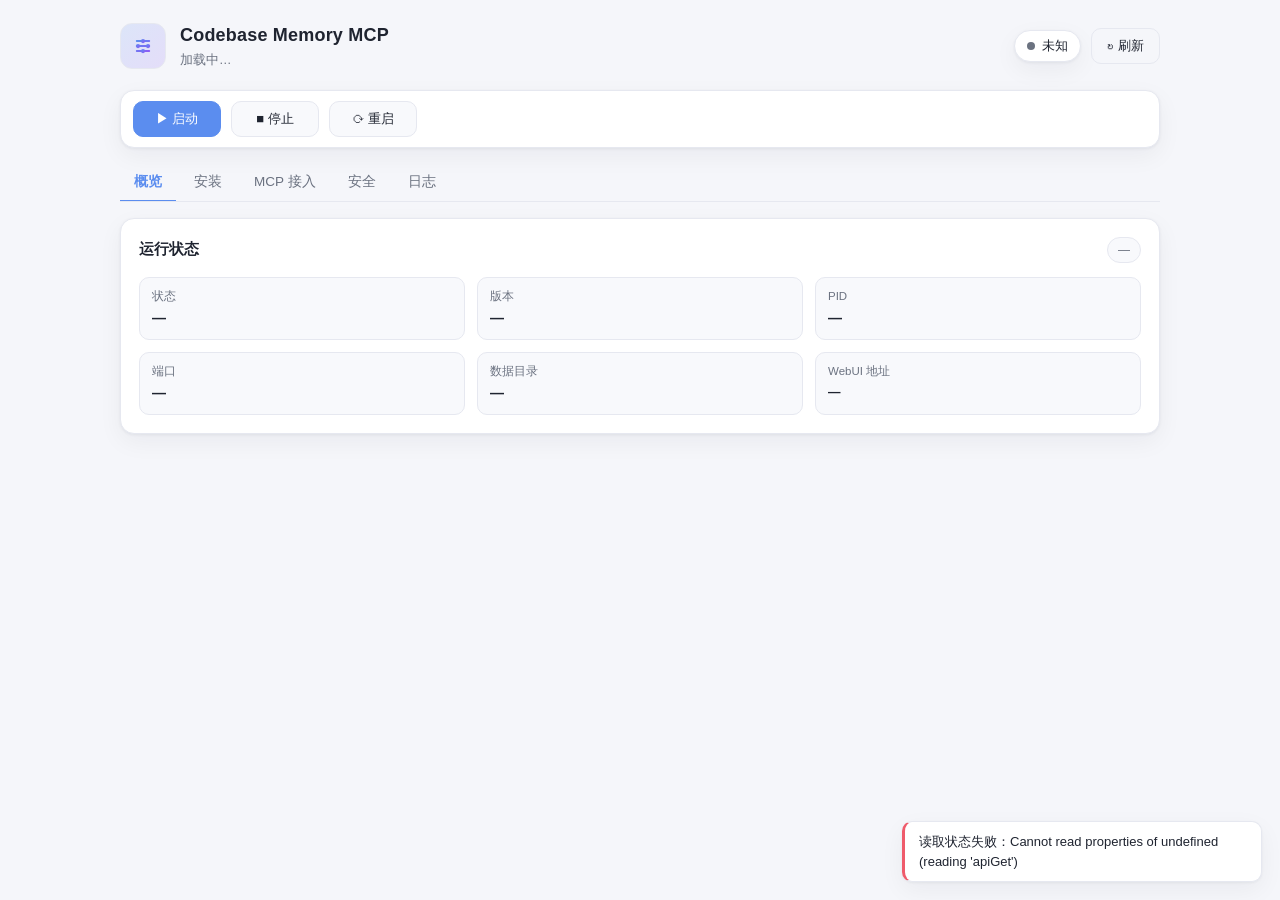
==== commit 7b7fa306: "feat(security): WebUI 访问鉴权（HTTP Basic Auth）+ 新增「安全」标签页 - UiProxy 支持 HTTP Basic Auth：未授权返回 401 + WWW-" ====
--- a/pages/dashboard/index.html
+++ b/pages/dashboard/index.html
@@ -48,6 +48,7 @@
         <button class="cbm-tab active" data-tab="overview" role="tab">概览</button>
         <button class="cbm-tab" data-tab="install" role="tab">安装</button>
         <button class="cbm-tab" data-tab="mcp" role="tab">MCP 接入</button>
+        <button class="cbm-tab" data-tab="security" role="tab">安全</button>
         <button class="cbm-tab" data-tab="logs" role="tab">日志</button>
       </nav>
 
@@ -129,6 +130,44 @@
               </div>
               <pre class="cbm-log cbm-mcp" id="mcp-snippet">尚未加载配置。</pre>
               <p class="cbm-hint" id="mcp-status">将 CBM 作为 stdio MCP 服务写入 AstrBot 的 mcp_server.json；添加后可在「插件 → MCP」中查看，必要时重启生效。</p>
+            </section>
+          </div>
+        </section>
+
+        <!-- 安全 -->
+        <section class="cbm-panel" data-panel="security">
+          <div class="cbm-grid">
+            <section class="cbm-card span-2">
+              <div class="cbm-card-head">
+                <h2>访问鉴权（HTTP Basic Auth）</h2>
+                <span class="cbm-tag" id="auth-tag">—</span>
+              </div>
+              <p class="cbm-hint">
+                可视化反向代理默认监听 <code>0.0.0.0</code>，任何能访问该端口的人都可打开面板。
+                开启鉴权后需输入用户名与密码才能访问，适合将面板暴露在公网时使用。
+              </p>
+              <div class="cbm-field">
+                <label class="cbm-check"><input type="checkbox" id="auth-enabled" /><span>启用访问鉴权</span></label>
+              </div>
+              <div class="cbm-field">
+                <label>用户名</label>
+                <div class="cbm-input-row">
+                  <input type="text" id="auth-username" placeholder="admin" autocomplete="off" />
+                </div>
+              </div>
+              <div class="cbm-field">
+                <label>密码</label>
+                <div class="cbm-input-row">
+                  <input type="password" id="auth-password" placeholder="留空表示不修改已保存的密码" autocomplete="new-password" />
+                </div>
+                <p class="cbm-hint" id="auth-password-hint">尚未设置密码。</p>
+              </div>
+              <div class="cbm-row">
+                <button class="cbm-btn primary" id="btn-save-auth">保存并生效</button>
+              </div>
+              <p class="cbm-hint" id="auth-status">
+                保存后，若可视化面板正在运行，反向代理会自动重载使鉴权立即生效。
+              </p>
             </section>
           </div>
         </section>
--- a/pages/dashboard/style.css
+++ b/pages/dashboard/style.css
@@ -80,7 +80,8 @@
   border: 1px solid var(--border); padding: 3px 10px; border-radius: 999px;
 }
 
-.cbm-status-grid { display: grid; grid-template-columns: repeat(3, minmax(0,1fr)); gap: 12px; margin-bottom: 16px; }
+.cbm-status-grid { display: grid; grid-template-columns: repeat(3, minmax(0,1fr)); gap: 12px; }
+.cbm-status-grid .stat:last-child:nth-child(3n+1) { grid-column: 1 / -1; }
 @media (max-width: 620px) { .cbm-status-grid { grid-template-columns: 1fr; } }
 .stat {
   background: var(--panel-soft); border: 1px solid var(--border);
@@ -154,12 +155,24 @@
 
 .hidden { display: none !important; }
 
-/* 顶部控制栏（位于标签页之外） */
-.cbm-runbar { display: flex; gap: 10px; margin: 16px 0 2px; flex-wrap: wrap; }
+/* 顶部控制栏（位于标签页之外，做成独立工具条） */
+.cbm-runbar {
+  display: flex; align-items: center; gap: 10px;
+  flex-wrap: wrap;
+  margin: 0 0 6px;
+  padding: 10px 12px;
+  background: var(--panel); border: 1px solid var(--border);
+  border-radius: var(--radius); box-shadow: var(--shadow);
+}
+.cbm-runbar .cbm-btn { min-width: 88px; justify-content: center; }
+@media (max-width: 620px) {
+  .cbm-runbar { gap: 8px; }
+  .cbm-runbar .cbm-btn { flex: 1 1 0; min-width: 0; }
+}
 
 /* 标签页导航 */
 .cbm-tabs {
-  display: flex; gap: 4px; margin: 18px 0 16px;
+  display: flex; gap: 4px; margin: 16px 0 16px;
   border-bottom: 1px solid var(--border); overflow-x: auto;
 }
 .cbm-tab {
